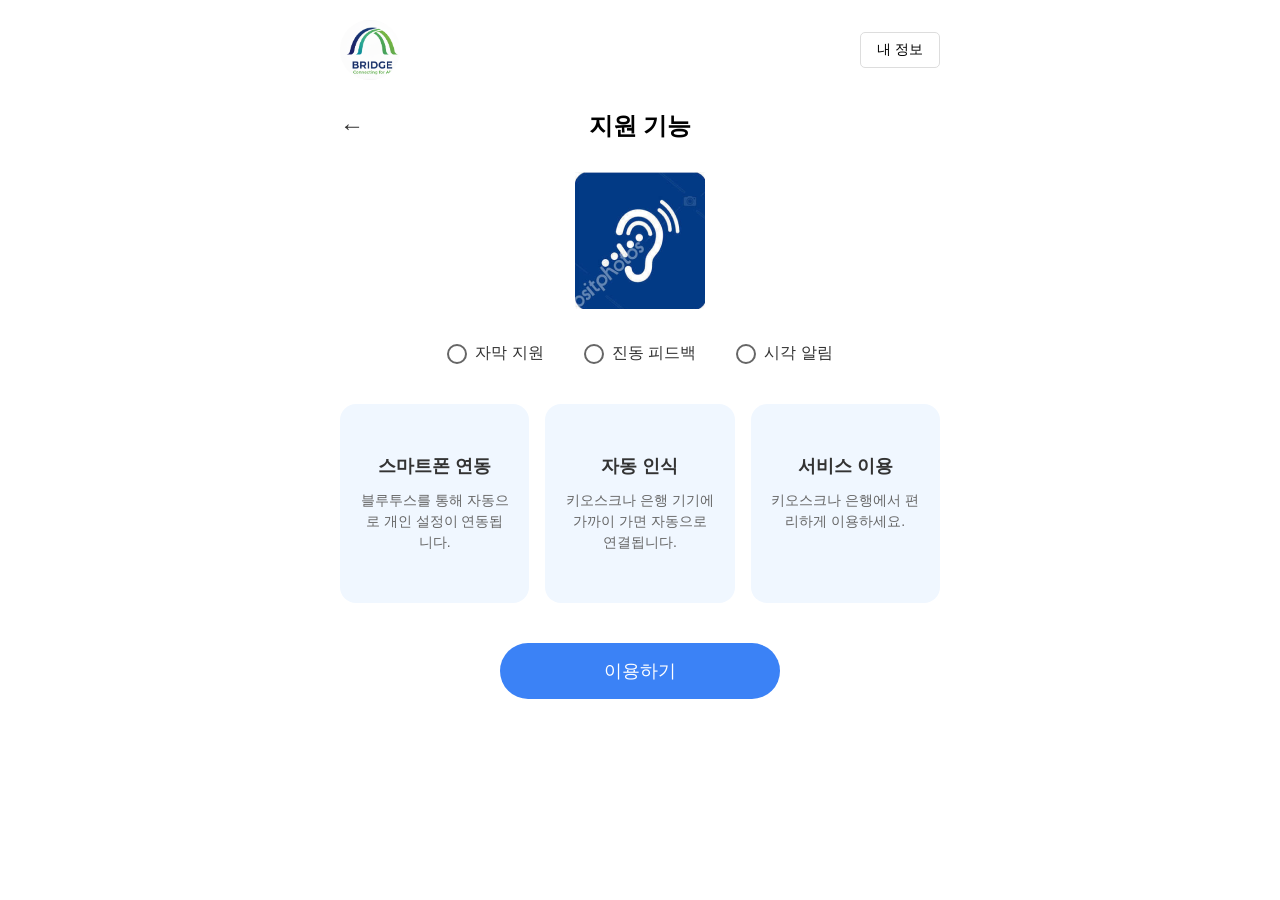
==== src/func_hearing.html @ 227c8ea6 "Initial commit of project code" ====
<!DOCTYPE html>
<html lang="ko">
<head>
    <meta charset="UTF-8">
    <meta name="viewport" content="width=device-width, initial-scale=1.0">
    <title>BRIDGE - hearing</title>
    <link rel="stylesheet" href="css/global.css">
    <link rel="stylesheet" href="css/components.css">
</head>
<body>
    <div class="container">
        <div class="header">
            <div class="logo">
                <img src="images/logo.png" alt="BRIDGE 서비스 로고" class="logo-image">
                <span class="logo-text"></span>
            </div>
            <button class="my-info-btn">내 정보</button>
        </div>

        <div class="nav-bar">
            <button class="back-btn">←</button>
            <h1 class="page-title">지원 기능</h1>
        </div>

        <div class="main-icon">
            <div class="main-icon-box">
                <img src="images/hearing.png" alt="Hearing Icon">
            </div>
        </div>

        <div class="feature-options">
            <div class="feature-option">
                <span class="icon"></span>
                <span>자막 지원</span>
            </div>
            <div class="feature-option">
                <span class="icon"></span>
                <span>진동 피드백</span>
            </div>
            <div class="feature-option">
                <span class="icon"></span>
                <span>시각 알림</span>
            </div>
        </div>

        <div class="cards">
            <div class="card">
                <h3 class="card-title">스마트폰 연동</h3>
                <p class="card-desc">블루투스를 통해 자동으로 개인 설정이 연동됩니다.</p>
            </div>
            <div class="card">
                <h3 class="card-title">자동 인식</h3>
                <p class="card-desc">키오스크나 은행 기기에 가까이 가면 자동으로 연결됩니다.</p>
            </div>
            <div class="card">

                <h3 class="card-title">서비스 이용</h3>
                <p class="card-desc">키오스크나 은행에서 편리하게 이용하세요.</p>
            </div>
        </div>

        <button class="use-btn">이용하기</button>
    </div>

    <script src="js/main.js" defer></script>
</body>
</html>
---- src/css/global.css ----
* {
    margin: 0;
    padding: 0;
    box-sizing: border-box;
}

body {
    font-family: 'Malgun Gothic', 'Noto Sans KR', sans-serif;
}

svg {
    display: block;
}

.container {
    max-width: 640px;
    margin: 0 auto;
    padding: 20px;
}


.logo img {
    width: 60px;
    height: 60px;
    border-radius: 50%; 
    object-fit: cover; 
    display: block;
}

.a11y-hidden, .sr-only {
    position: absolute !important;
    width: 1px !important;
    height: 1px !important;
    padding: 0 !important;
    margin: -1px !important;
    overflow: hidden !important;
    clip: rect(0,0,0,0) !important;
    white-space: nowrap !important;
    border: 0 !important;
}
---- src/css/components.css ----
/* components.css */

/* 1. 헤더 컴포넌트 */
.header {
    display: flex;
    justify-content: space-between;
    align-items: center;
    margin-bottom: 30px;
}

.logo {
    display: flex;
    align-items: center;
    gap: 5px;
}

.logo-icon {
    width: 40px;
    height: 40px;
}

.logo-text {
    font-size: 12px;
    color: #333;
    font-weight: 500;
}

.my-info-btn {
    padding: 8px 16px;
    border: 1px solid #ddd;
    border-radius: 5px;
    background: white;
    font-size: 14px;
    cursor: pointer;
}

/* 2. 네비게이션 컴포넌트 */
.nav-bar {
    display: flex;
    align-items: center;
    margin-bottom: 30px;
}

.back-btn {
    font-size: 24px;
    background: none;
    border: none;
    cursor: pointer;
    color: #333;
}

.page-title {
    flex: 1;
    text-align: center;
    font-size: 24px;
    font-weight: 600;
    margin-right: 24px;
}

/* 3. 메인 아이콘 컴포넌트 */
.main-icon {
    display: flex;
    justify-content: center;
    margin-bottom: 30px;
}

.main-icon-img {
    width: 80px;
    height: 80px;
    background-color: #2563eb;
    border-radius: 40px; 
    display: flex;
    align-items: center;
    justify-content: center;
}

.eye-icon {
    width: 50px;
    height: 50px;
    color: white;
}

.wheelchair-icon {
    width: 50px;
    height: 50px;
    color: white;
}

/* 4. 기능 옵션 컴포넌트 */
.feature-options {
    display: flex;
    justify-content: center;
    gap: 40px;
    margin-bottom: 40px;
}

.feature-option {
    display: flex;
    align-items: center;
    gap: 8px;
    font-size: 16px;
    color: #333;
}

.feature-option .icon {
    width: 20px;
    height: 20px;
    border: 2px solid #666;
    border-radius: 50%;
    display: flex;
    align-items: center;
    justify-content: center;
    font-size: 12px;
    color: #666;
}

/* 5. 카드 섹션 컴포넌트 */
.cards {
    display: flex;
    gap: 16px;
    margin-bottom: 40px;
}

.card {
    flex: 1;
    background-color: #f0f7ff;
    border-radius: 16px;
    padding: 50px 20px;
    text-align: center;
}

.card-icon {
    width: 48px;
    height: 48px;
    margin: 0 auto 20px;
    color: #333;
    stroke-width: 1.5;
}

.card-title {
    font-size: 18px;
    font-weight: 600;
    margin-bottom: 12px;
    color: #333;
}

.card-desc {
    font-size: 14px;
    color: #666;
    line-height: 1.5;
}

/* 6. 버튼 컴포넌트 */
.use-btn {
    display: block;
    width: 280px;
    margin: 0 auto;
    padding: 16px;
    background-color: #3b82f6;
    color: white;
    border: none;
    border-radius: 30px;
    font-size: 18px;
    font-weight: 500;
    cursor: pointer;
    transition: background-color 0.3s;
}

.use-btn:hover {
    background-color: #2563eb;
}
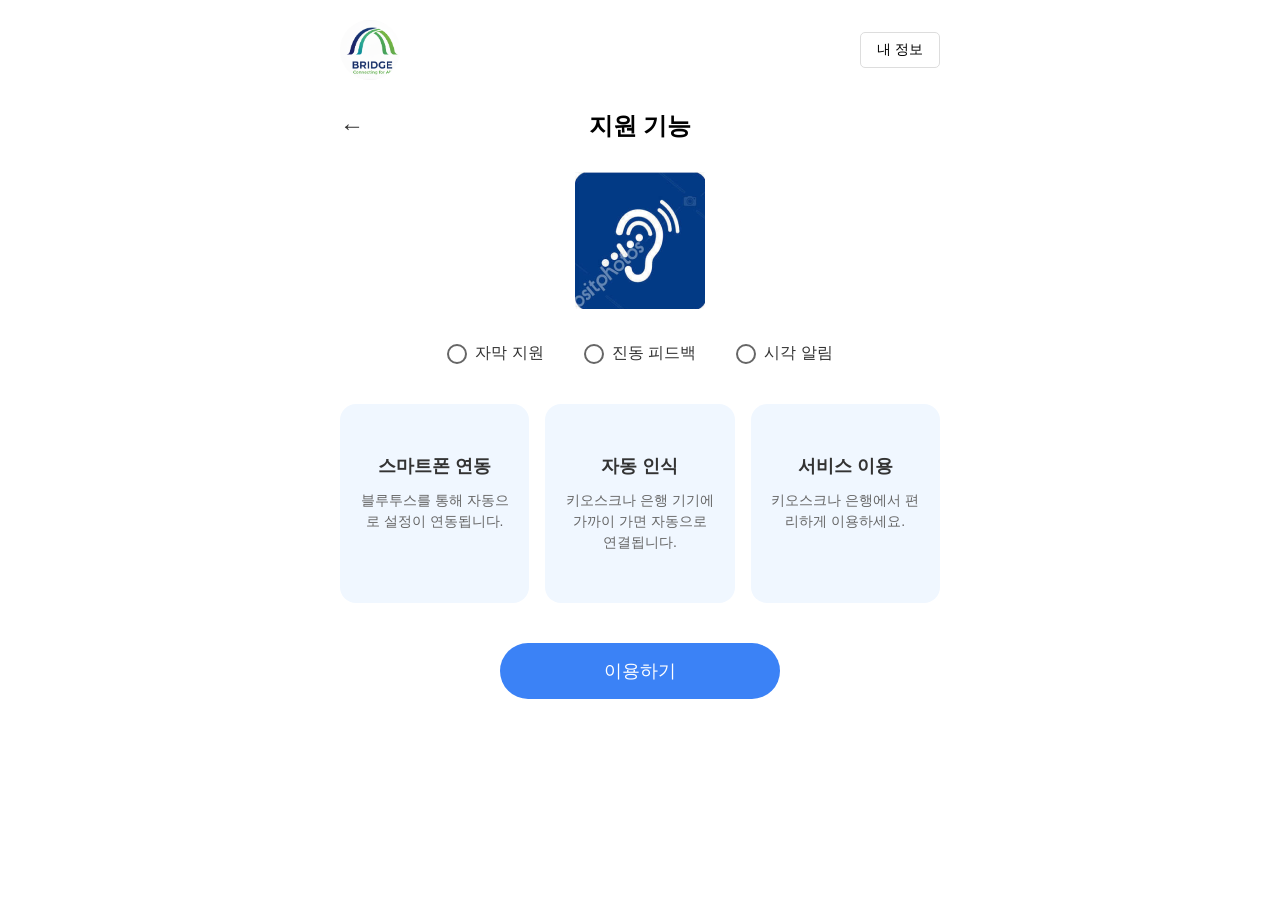
==== commit 0c9eae43: "css, html 업로드" ====
--- a/src/func_hearing.html
+++ b/src/func_hearing.html
@@ -46,7 +46,7 @@
         <div class="cards">
             <div class="card">
                 <h3 class="card-title">스마트폰 연동</h3>
-                <p class="card-desc">블루투스를 통해 자동으로 개인 설정이 연동됩니다.</p>
+                <p class="card-desc">블루투스를 통해 자동으로 설정이 연동됩니다.</p>
             </div>
             <div class="card">
                 <h3 class="card-title">자동 인식</h3>
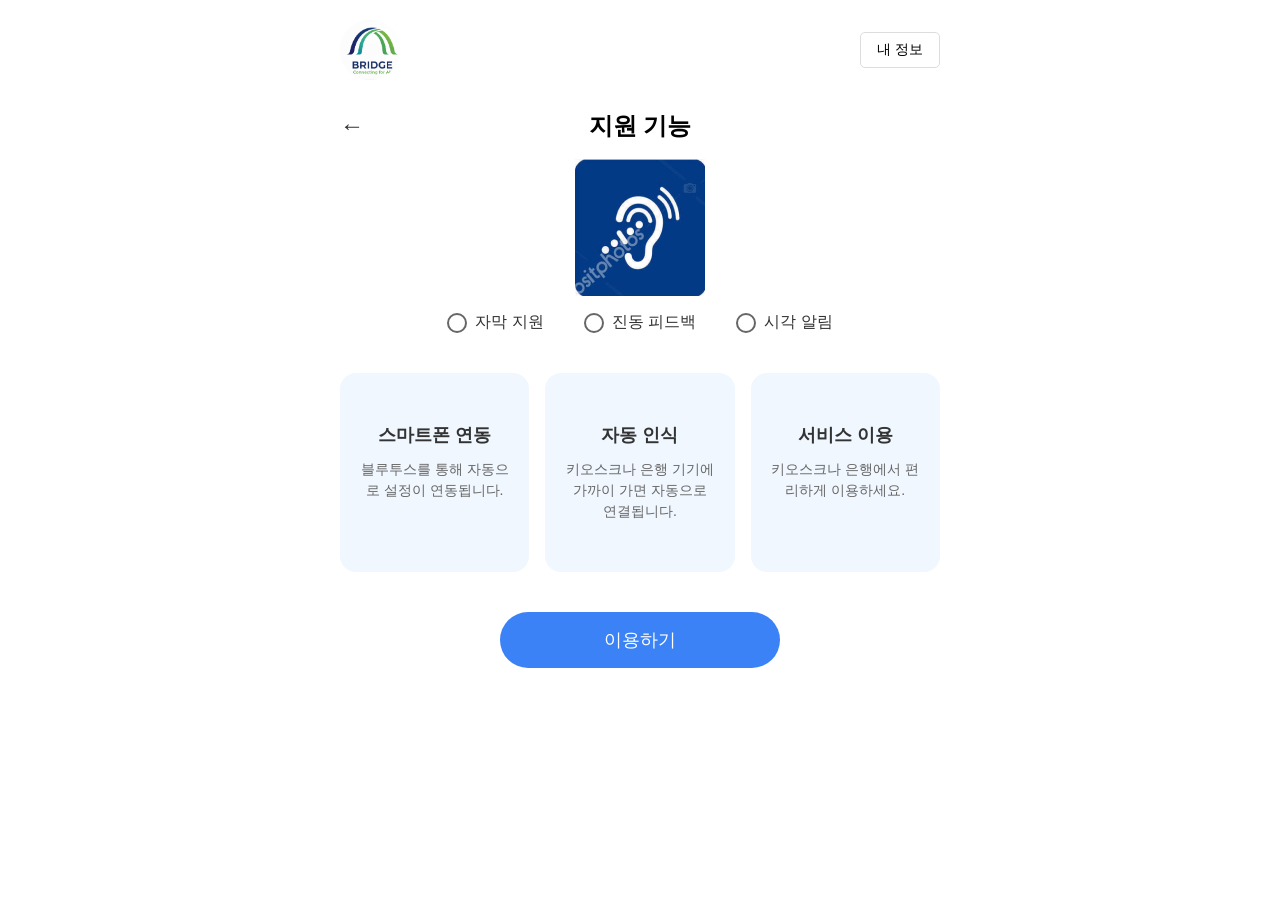
==== commit 7356b6ec: "js완료" ====
--- a/src/func_hearing.html
+++ b/src/func_hearing.html
@@ -10,20 +10,20 @@
 <body>
     <div class="container">
         <div class="header">
-            <div class="logo">
+            <div class="logo" style="cursor: pointer;" onclick="location.href='mainpage.html'">
                 <img src="images/logo.png" alt="BRIDGE 서비스 로고" class="logo-image">
                 <span class="logo-text"></span>
             </div>
-            <button class="my-info-btn">내 정보</button>
+            <button class="my-info-btn" onclick="location.href='mypage.html'">내 정보</button>
         </div>
 
         <div class="nav-bar">
-            <button class="back-btn">←</button>
+            <button class="back-btn" onclick="history.back()">←</button>
             <h1 class="page-title">지원 기능</h1>
         </div>
 
         <div class="main-icon">
-            <div class="main-icon-box">
+            <div class="main-icon-img">
                 <img src="images/hearing.png" alt="Hearing Icon">
             </div>
         </div>
@@ -53,15 +53,21 @@
                 <p class="card-desc">키오스크나 은행 기기에 가까이 가면 자동으로 연결됩니다.</p>
             </div>
             <div class="card">
-
                 <h3 class="card-title">서비스 이용</h3>
                 <p class="card-desc">키오스크나 은행에서 편리하게 이용하세요.</p>
             </div>
         </div>
 
-        <button class="use-btn">이용하기</button>
+        <button class="use-btn" onclick="handleUseBtnClick()">이용하기</button>
     </div>
-
-    <script src="js/main.js" defer></script>
+    
+    <script>
+        function handleUseBtnClick() {
+            if (confirm("등록하시겠습니까?")) {
+            localStorage.setItem('userType', '청각장애인'); // 타입 저장
+            location.href = 'mypage.html';
+        }
+    }
+    </script>
 </body>
 </html>
--- a/src/css/components.css
+++ b/src/css/components.css
@@ -15,8 +15,8 @@
 }
 
 .logo-icon {
-    width: 40px;
-    height: 40px;
+    width: 60px;
+    height: 60px;
 }
 
 .logo-text {
@@ -66,7 +66,7 @@
 
 .main-icon-img {
     width: 80px;
-    height: 80px;
+    height: 110px;
     background-color: #2563eb;
     border-radius: 40px; 
     display: flex;
@@ -117,8 +117,19 @@
 /* 5. 카드 섹션 컴포넌트 */
 .cards {
     display: flex;
+    flex-direction: column;;
     gap: 16px;
     margin-bottom: 40px;
+}
+
+@media (min-width: 480px) {
+    .cards {
+        flex-direction: row;
+    }
+    .card {
+        flex: 1;
+        width: auto;
+    }
 }
 
 .card {
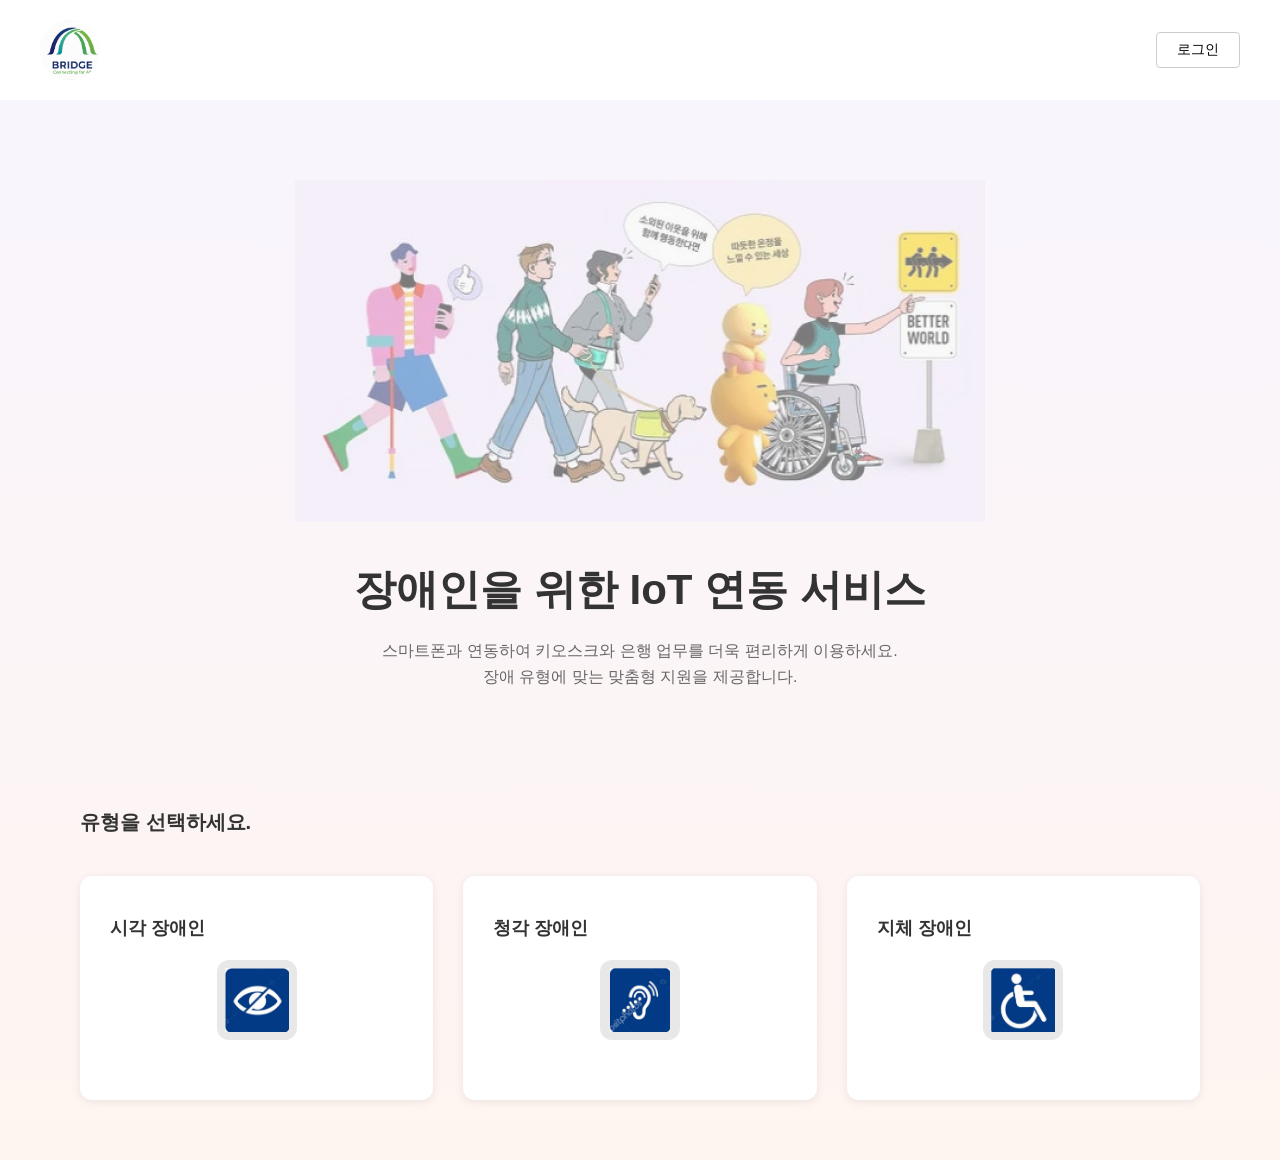
==== commit 4515f41f: "수정완료" ====
--- a/src/func_hearing.html
+++ b/src/func_hearing.html
@@ -62,6 +62,15 @@
     </div>
     
     <script>
+    (function checkLogin() {
+        const isLoggedIn = localStorage.getItem('isLoggedIn');
+        
+        // 로그인 상태가 아니면 (값이 없거나 'true'가 아니면)
+        if (isLoggedIn !== 'true') {
+            alert("로그인이 필요한 서비스입니다. 메인 페이지로 이동합니다.");
+            window.location.href = 'mainpage.html'; // 메인으로 강제 이동
+        }
+    })();
         function handleUseBtnClick() {
             if (confirm("등록하시겠습니까?")) {
             localStorage.setItem('userType', '청각장애인'); // 타입 저장
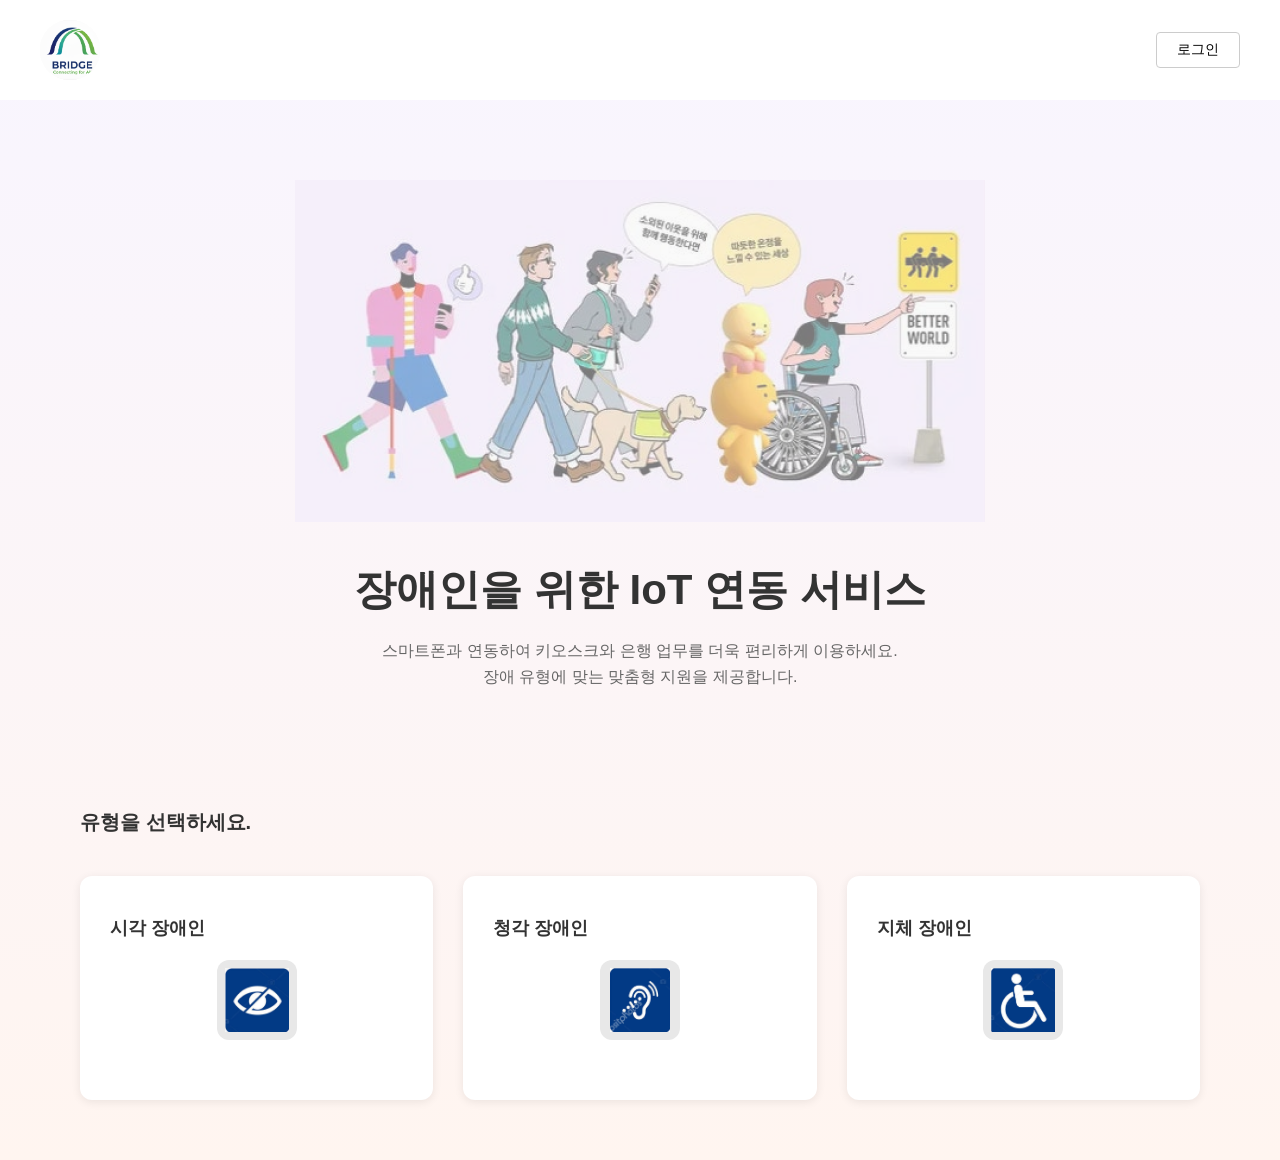
==== commit 72199d28: "최종 코드정리 완료" ====
--- a/src/func_hearing.html
+++ b/src/func_hearing.html
@@ -3,80 +3,71 @@
 <head>
     <meta charset="UTF-8">
     <meta name="viewport" content="width=device-width, initial-scale=1.0">
-    <title>BRIDGE - hearing</title>
+    <title>BRIDGE - 청각장애 지원</title>
     <link rel="stylesheet" href="css/global.css">
     <link rel="stylesheet" href="css/components.css">
 </head>
 <body>
     <div class="container">
-        <div class="header">
+        <header class="header">
             <div class="logo" style="cursor: pointer;" onclick="location.href='mainpage.html'">
-                <img src="images/logo.png" alt="BRIDGE 서비스 로고" class="logo-image">
-                <span class="logo-text"></span>
+                <img src="images/logo.png" alt="BRIDGE 로고" class="logo-image">
             </div>
             <button class="my-info-btn" onclick="location.href='mypage.html'">내 정보</button>
-        </div>
+        </header>
 
-        <div class="nav-bar">
+        <nav class="nav-bar">
             <button class="back-btn" onclick="history.back()">←</button>
             <h1 class="page-title">지원 기능</h1>
-        </div>
+        </nav>
 
-        <div class="main-icon">
+        <section class="main-icon">
             <div class="main-icon-img">
-                <img src="images/hearing.png" alt="Hearing Icon">
+                <img src="images/hearing.png" alt="청각장애 지원 아이콘">
             </div>
-        </div>
+        </section>
 
         <div class="feature-options">
-            <div class="feature-option">
-                <span class="icon"></span>
-                <span>자막 지원</span>
-            </div>
-            <div class="feature-option">
-                <span class="icon"></span>
-                <span>진동 피드백</span>
-            </div>
-            <div class="feature-option">
-                <span class="icon"></span>
-                <span>시각 알림</span>
-            </div>
+            <div class="feature-option"><span>자막 지원</span></div>
+            <div class="feature-option"><span>진동 피드백</span></div>
+            <div class="feature-option"><span>시각 알림</span></div>
         </div>
 
         <div class="cards">
             <div class="card">
-                <h3 class="card-title">스마트폰 연동</h3>
-                <p class="card-desc">블루투스를 통해 자동으로 설정이 연동됩니다.</p>
+                <h3>스마트폰 연동</h3>
+                <p>블루투스를 통해 자동으로 설정이 연동됩니다.</p>
             </div>
             <div class="card">
-                <h3 class="card-title">자동 인식</h3>
-                <p class="card-desc">키오스크나 은행 기기에 가까이 가면 자동으로 연결됩니다.</p>
+                <h3>자동 인식</h3>
+                <p>키오스크나 은행 기기에 가까이 가면 자동으로 연결됩니다.</p>
             </div>
             <div class="card">
-                <h3 class="card-title">서비스 이용</h3>
-                <p class="card-desc">키오스크나 은행에서 편리하게 이용하세요.</p>
+                <h3>서비스 이용</h3>
+                <p>키오스크나 은행에서 편리하게 이용하세요.</p>
             </div>
         </div>
 
-        <button class="use-btn" onclick="handleUseBtnClick()">이용하기</button>
+        <button class="use-btn" onclick="handleRegister()">이용하기</button>
     </div>
     
     <script>
-    (function checkLogin() {
-        const isLoggedIn = localStorage.getItem('isLoggedIn');
-        
-        // 로그인 상태가 아니면 (값이 없거나 'true'가 아니면)
-        if (isLoggedIn !== 'true') {
-            alert("로그인이 필요한 서비스입니다. 메인 페이지로 이동합니다.");
-            window.location.href = 'mainpage.html'; // 메인으로 강제 이동
+        // 1. 로그인 상태 체크 (즉시 실행)
+        (function() {
+            if (localStorage.getItem('isLoggedIn') !== 'true') {
+                alert("로그인이 필요한 서비스입니다.");
+                location.href = 'mainpage.html';
+            }
+        })();
+
+        // 2. 이용하기 버튼 클릭 시 (유형 저장 후 이동)
+        function handleRegister() {
+            if (confirm("청각장애인 지원 기능을 등록하시겠습니까?")) {
+                localStorage.setItem('userType', '청각장애인');
+                alert("등록이 완료되었습니다. 마이페이지로 이동합니다.");
+                location.href = 'mypage.html';
+            }
         }
-    })();
-        function handleUseBtnClick() {
-            if (confirm("등록하시겠습니까?")) {
-            localStorage.setItem('userType', '청각장애인'); // 타입 저장
-            location.href = 'mypage.html';
-        }
-    }
     </script>
 </body>
 </html>
